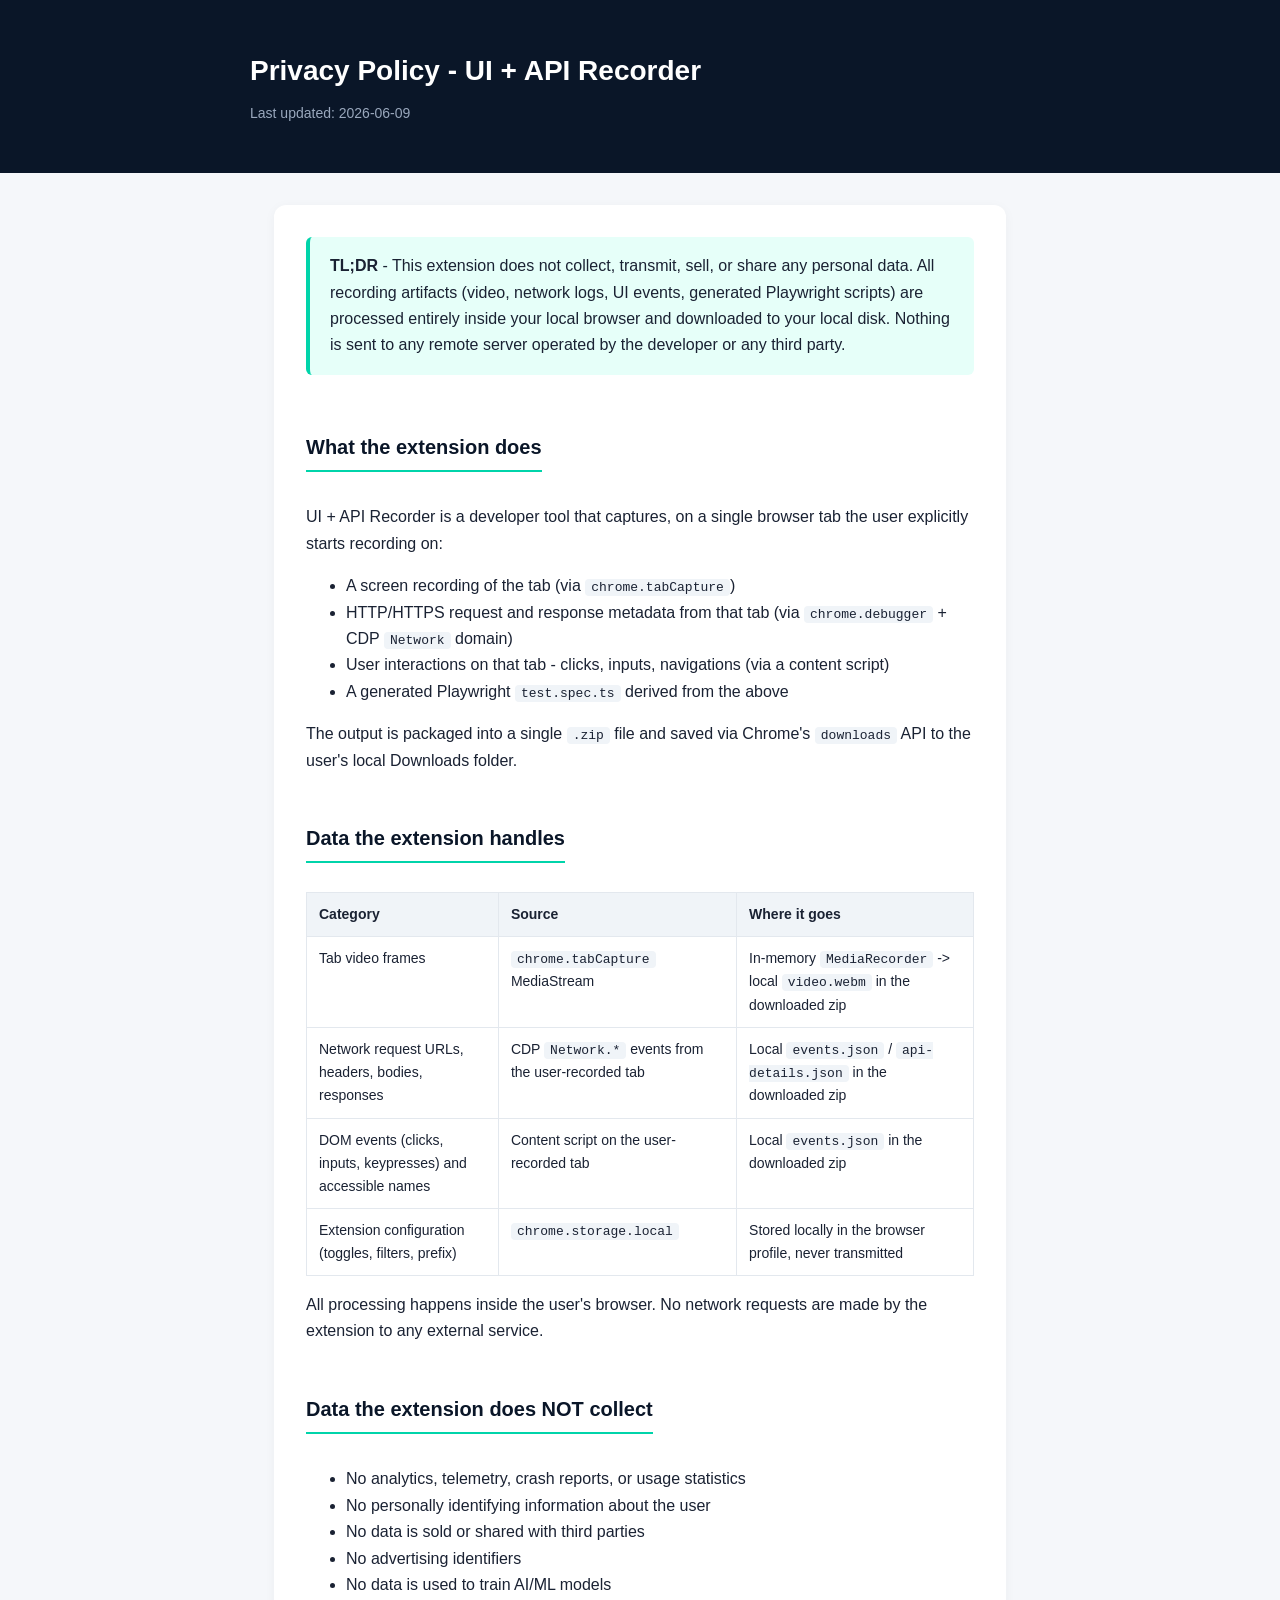
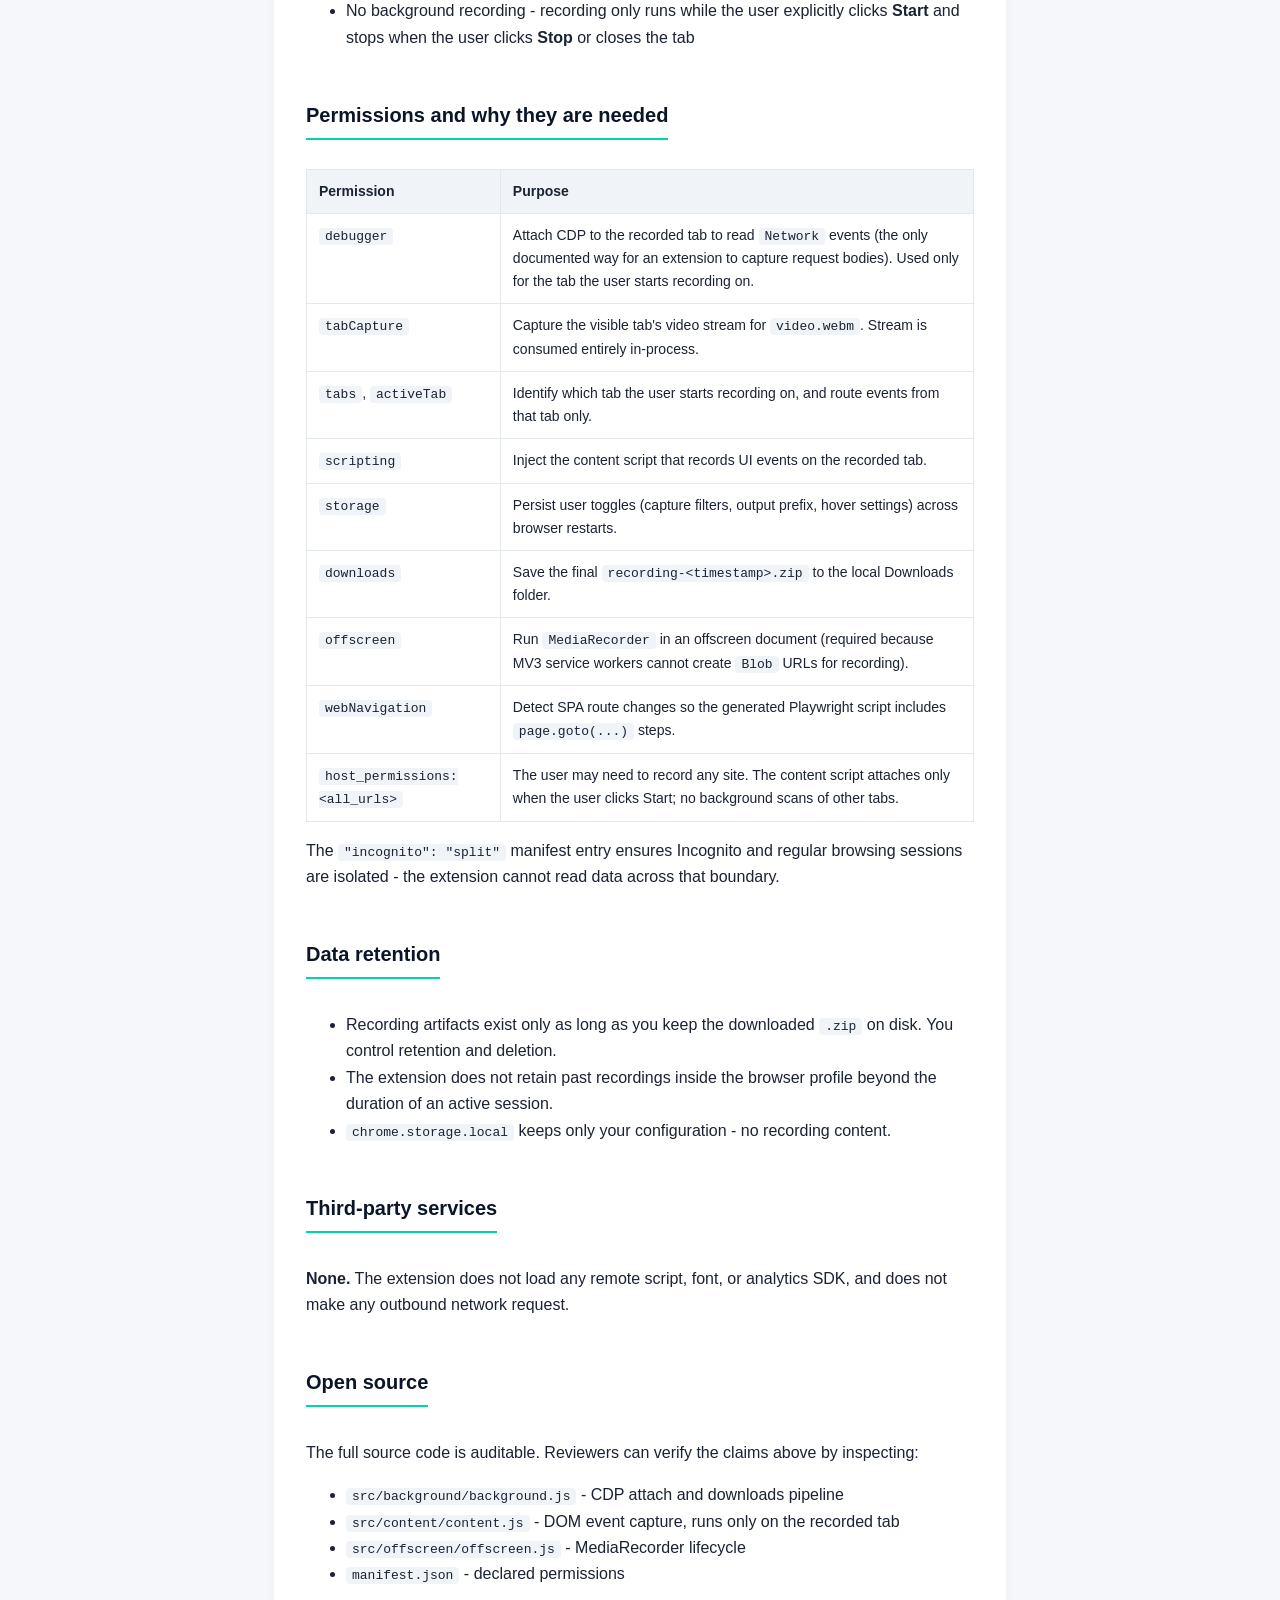
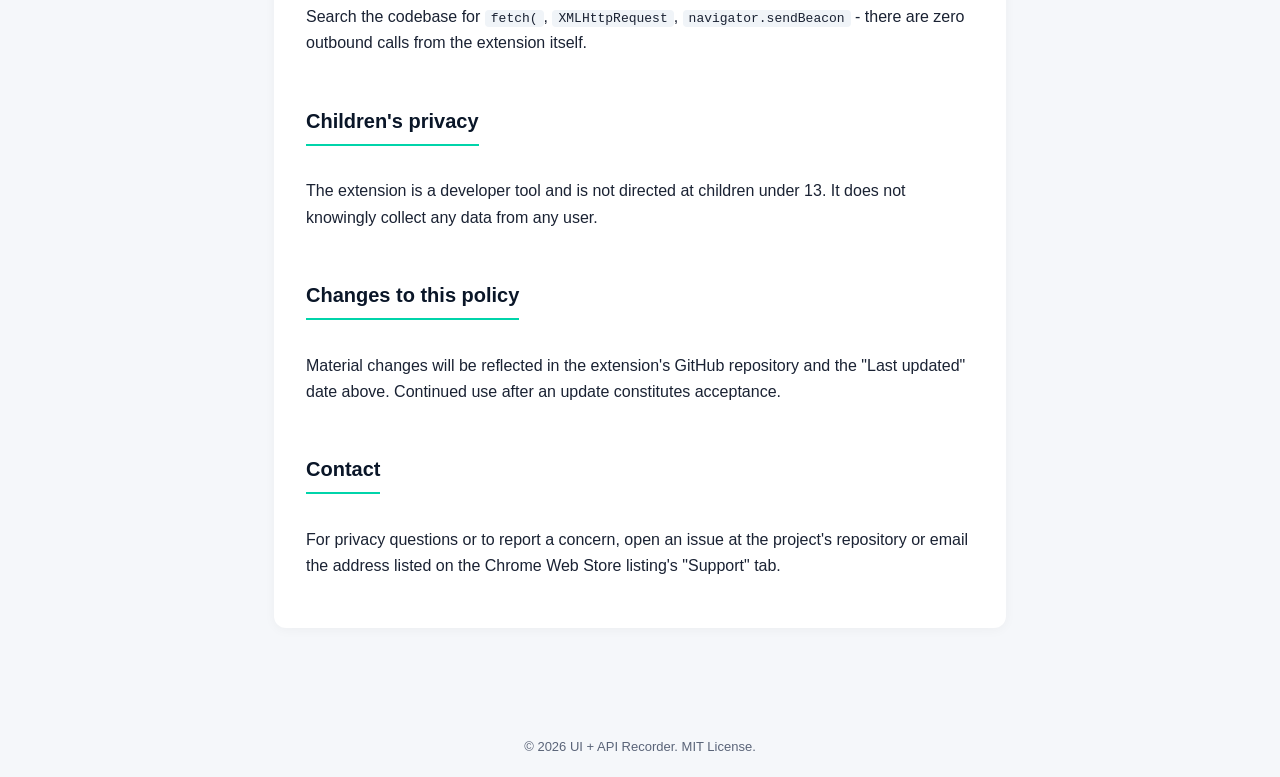
==== store-assets/index.html @ 152cf9bc "Initial public release v0.3.4" ====
<!doctype html>
<html lang="en">
<head>
<meta charset="utf-8">
<title>Privacy Policy - UI + API Recorder</title>
<meta name="viewport" content="width=device-width,initial-scale=1">
<meta name="robots" content="index,follow">
<style>
:root { --bg:#0a1628; --card:#fff; --text:#1a2233; --muted:#5a6478; --accent:#00d4aa; --border:#e3e8ee; }
* { box-sizing:border-box; }
body { margin:0; font-family:-apple-system,BlinkMacSystemFont,"Segoe UI",Roboto,"Helvetica Neue",Arial,"Noto Sans",sans-serif; background:#f5f7fa; color:var(--text); line-height:1.65; }
header { background:var(--bg); color:#fff; padding:48px 24px; }
header .inner { max-width:780px; margin:0 auto; }
header h1 { margin:0 0 8px; font-size:28px; }
header p { margin:0; color:#9aa8bd; font-size:14px; }
main { max-width:780px; margin:0 auto; padding:32px 24px 64px; }
.card { background:var(--card); border-radius:12px; padding:32px; box-shadow:0 2px 12px rgba(0,0,0,.04); margin-bottom:20px; }
h2 { color:var(--bg); margin-top:32px; font-size:20px; border-bottom:2px solid var(--accent); padding-bottom:6px; display:inline-block; }
h2:first-child { margin-top:0; }
h3 { color:var(--bg); font-size:16px; margin-top:24px; }
table { border-collapse:collapse; width:100%; margin:12px 0; font-size:14px; }
th, td { border:1px solid var(--border); padding:10px 12px; text-align:left; vertical-align:top; }
th { background:#f0f4f8; }
code { background:#f0f4f8; padding:1px 6px; border-radius:4px; font-size:13px; }
.tldr { background:#e6fff9; border-left:4px solid var(--accent); padding:16px 20px; border-radius:6px; margin-bottom:24px; }
footer { text-align:center; color:var(--muted); font-size:13px; padding:24px; }
</style>
</head>
<body>
<header>
  <div class="inner">
    <h1>Privacy Policy - UI + API Recorder</h1>
    <p>Last updated: 2026-06-09</p>
  </div>
</header>
<main>
<div class="card">

<div class="tldr">
<strong>TL;DR</strong> - This extension does not collect, transmit, sell, or share any personal data. All recording artifacts (video, network logs, UI events, generated Playwright scripts) are processed entirely inside your local browser and downloaded to your local disk. Nothing is sent to any remote server operated by the developer or any third party.
</div>

<h2>What the extension does</h2>
<p>UI + API Recorder is a developer tool that captures, on a single browser tab the user explicitly starts recording on:</p>
<ul>
  <li>A screen recording of the tab (via <code>chrome.tabCapture</code>)</li>
  <li>HTTP/HTTPS request and response metadata from that tab (via <code>chrome.debugger</code> + CDP <code>Network</code> domain)</li>
  <li>User interactions on that tab - clicks, inputs, navigations (via a content script)</li>
  <li>A generated Playwright <code>test.spec.ts</code> derived from the above</li>
</ul>
<p>The output is packaged into a single <code>.zip</code> file and saved via Chrome's <code>downloads</code> API to the user's local Downloads folder.</p>

<h2>Data the extension handles</h2>
<table>
<tr><th>Category</th><th>Source</th><th>Where it goes</th></tr>
<tr><td>Tab video frames</td><td><code>chrome.tabCapture</code> MediaStream</td><td>In-memory <code>MediaRecorder</code> -&gt; local <code>video.webm</code> in the downloaded zip</td></tr>
<tr><td>Network request URLs, headers, bodies, responses</td><td>CDP <code>Network.*</code> events from the user-recorded tab</td><td>Local <code>events.json</code> / <code>api-details.json</code> in the downloaded zip</td></tr>
<tr><td>DOM events (clicks, inputs, keypresses) and accessible names</td><td>Content script on the user-recorded tab</td><td>Local <code>events.json</code> in the downloaded zip</td></tr>
<tr><td>Extension configuration (toggles, filters, prefix)</td><td><code>chrome.storage.local</code></td><td>Stored locally in the browser profile, never transmitted</td></tr>
</table>
<p>All processing happens inside the user's browser. No network requests are made by the extension to any external service.</p>

<h2>Data the extension does NOT collect</h2>
<ul>
  <li>No analytics, telemetry, crash reports, or usage statistics</li>
  <li>No personally identifying information about the user</li>
  <li>No data is sold or shared with third parties</li>
  <li>No advertising identifiers</li>
  <li>No data is used to train AI/ML models</li>
  <li>No background recording - recording only runs while the user explicitly clicks <strong>Start</strong> and stops when the user clicks <strong>Stop</strong> or closes the tab</li>
</ul>

<h2>Permissions and why they are needed</h2>
<table>
<tr><th>Permission</th><th>Purpose</th></tr>
<tr><td><code>debugger</code></td><td>Attach CDP to the recorded tab to read <code>Network</code> events (the only documented way for an extension to capture request bodies). Used only for the tab the user starts recording on.</td></tr>
<tr><td><code>tabCapture</code></td><td>Capture the visible tab's video stream for <code>video.webm</code>. Stream is consumed entirely in-process.</td></tr>
<tr><td><code>tabs</code>, <code>activeTab</code></td><td>Identify which tab the user starts recording on, and route events from that tab only.</td></tr>
<tr><td><code>scripting</code></td><td>Inject the content script that records UI events on the recorded tab.</td></tr>
<tr><td><code>storage</code></td><td>Persist user toggles (capture filters, output prefix, hover settings) across browser restarts.</td></tr>
<tr><td><code>downloads</code></td><td>Save the final <code>recording-&lt;timestamp&gt;.zip</code> to the local Downloads folder.</td></tr>
<tr><td><code>offscreen</code></td><td>Run <code>MediaRecorder</code> in an offscreen document (required because MV3 service workers cannot create <code>Blob</code> URLs for recording).</td></tr>
<tr><td><code>webNavigation</code></td><td>Detect SPA route changes so the generated Playwright script includes <code>page.goto(...)</code> steps.</td></tr>
<tr><td><code>host_permissions: &lt;all_urls&gt;</code></td><td>The user may need to record any site. The content script attaches only when the user clicks Start; no background scans of other tabs.</td></tr>
</table>
<p>The <code>"incognito": "split"</code> manifest entry ensures Incognito and regular browsing sessions are isolated - the extension cannot read data across that boundary.</p>

<h2>Data retention</h2>
<ul>
  <li>Recording artifacts exist only as long as you keep the downloaded <code>.zip</code> on disk. You control retention and deletion.</li>
  <li>The extension does not retain past recordings inside the browser profile beyond the duration of an active session.</li>
  <li><code>chrome.storage.local</code> keeps only your configuration - no recording content.</li>
</ul>

<h2>Third-party services</h2>
<p><strong>None.</strong> The extension does not load any remote script, font, or analytics SDK, and does not make any outbound network request.</p>

<h2>Open source</h2>
<p>The full source code is auditable. Reviewers can verify the claims above by inspecting:</p>
<ul>
  <li><code>src/background/background.js</code> - CDP attach and downloads pipeline</li>
  <li><code>src/content/content.js</code> - DOM event capture, runs only on the recorded tab</li>
  <li><code>src/offscreen/offscreen.js</code> - MediaRecorder lifecycle</li>
  <li><code>manifest.json</code> - declared permissions</li>
</ul>
<p>Search the codebase for <code>fetch(</code>, <code>XMLHttpRequest</code>, <code>navigator.sendBeacon</code> - there are zero outbound calls from the extension itself.</p>

<h2>Children's privacy</h2>
<p>The extension is a developer tool and is not directed at children under 13. It does not knowingly collect any data from any user.</p>

<h2>Changes to this policy</h2>
<p>Material changes will be reflected in the extension's GitHub repository and the "Last updated" date above. Continued use after an update constitutes acceptance.</p>

<h2>Contact</h2>
<p>For privacy questions or to report a concern, open an issue at the project's repository or email the address listed on the Chrome Web Store listing's "Support" tab.</p>

</div>
</main>
<footer>
  &copy; 2026 UI + API Recorder. MIT License.
</footer>
</body>
</html>
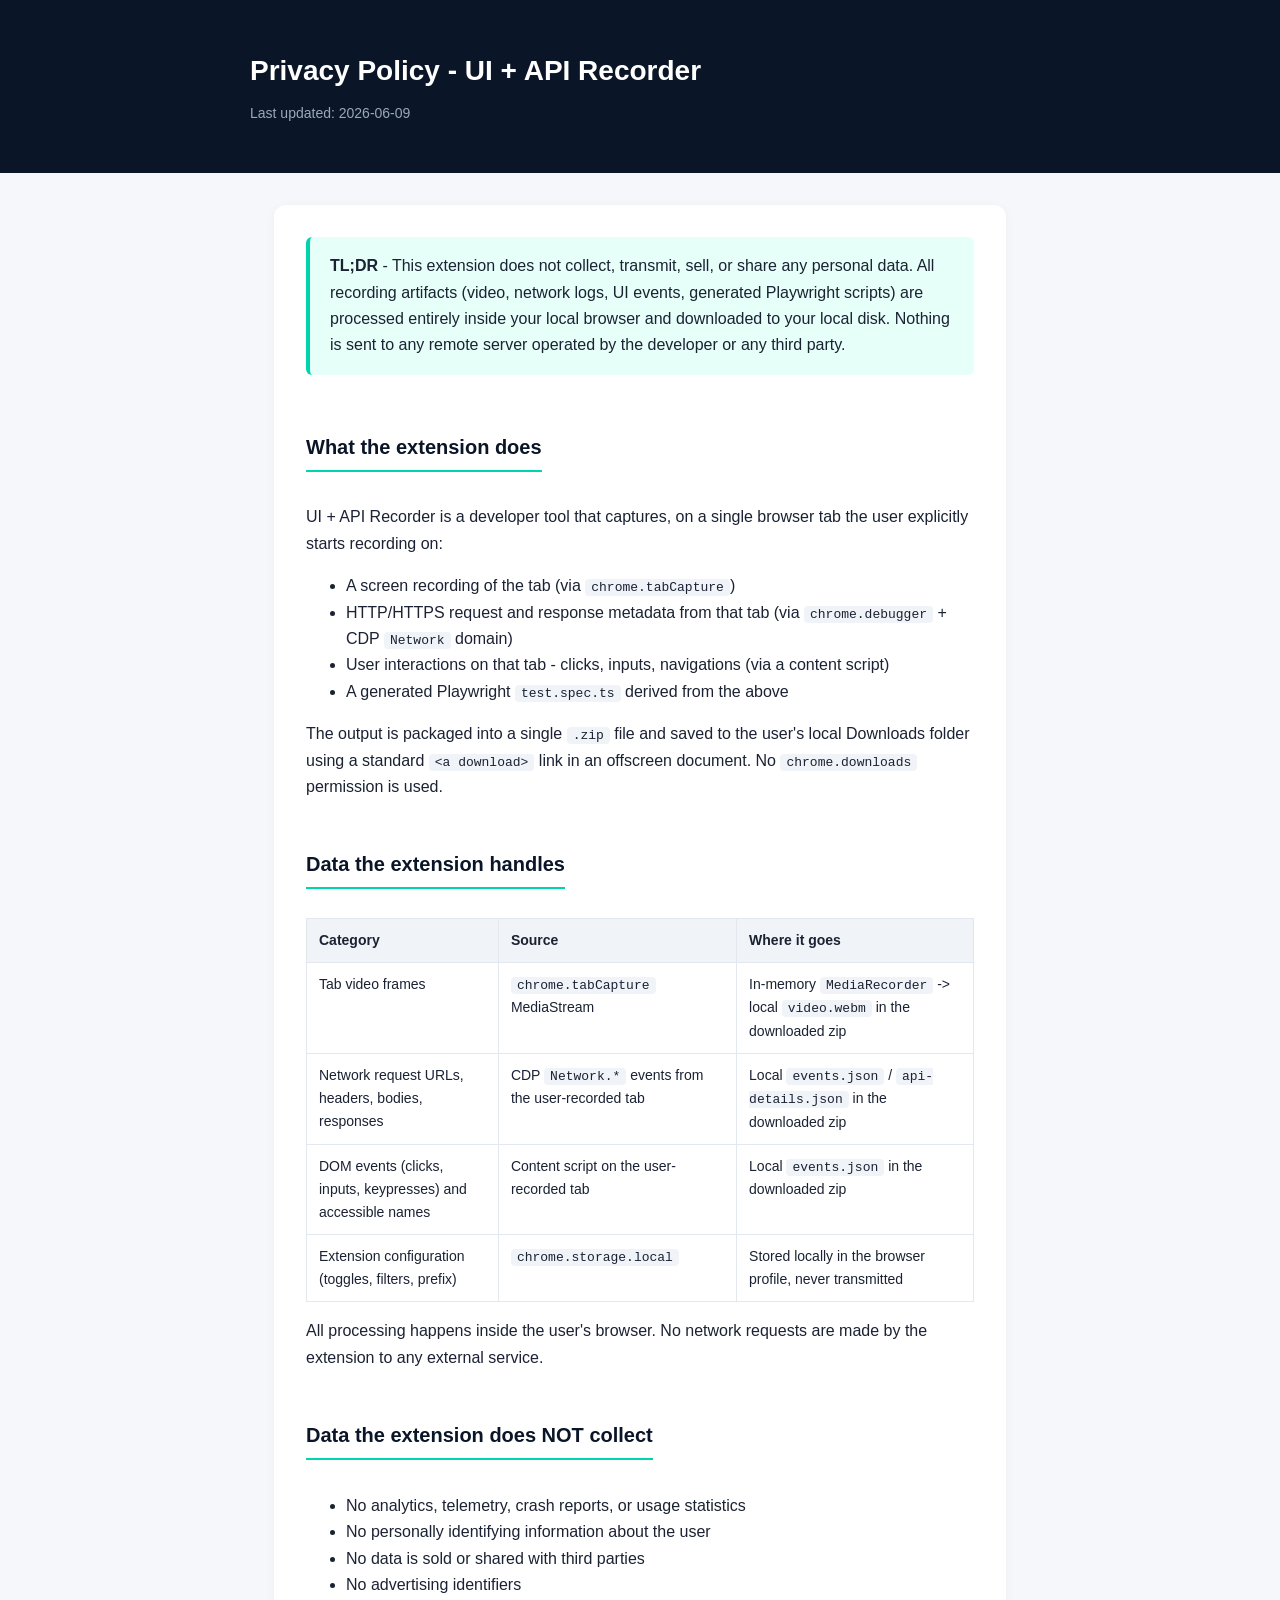
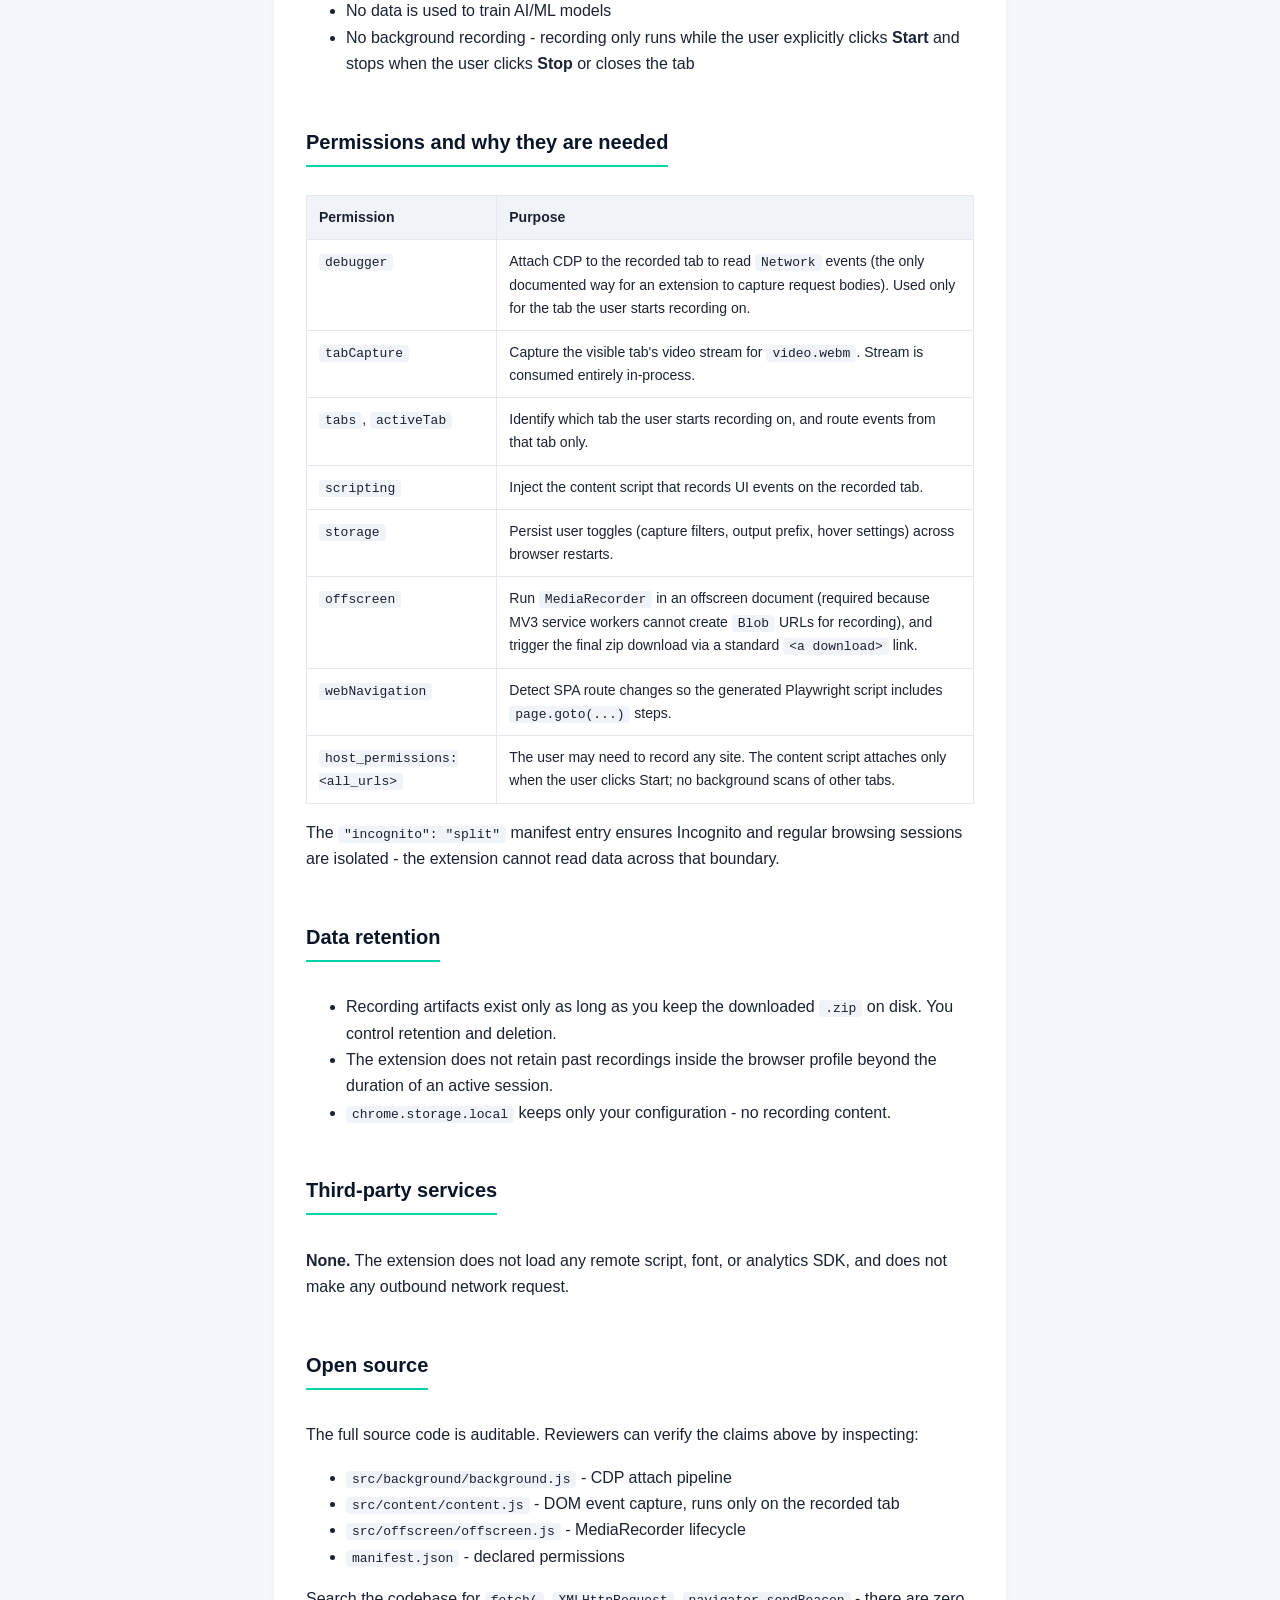
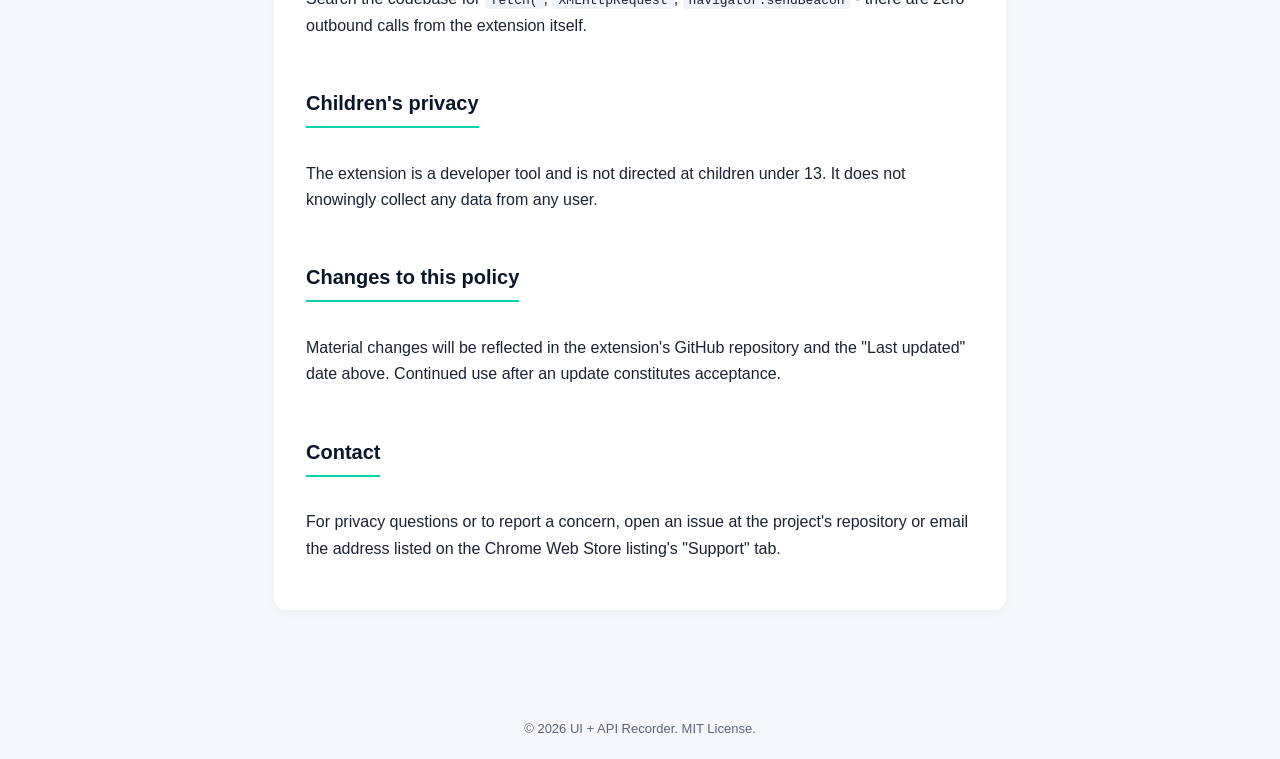
==== commit 1f41da2f: "v0.3.5: remove unused downloads permission, sync privacy docs" ====
--- a/store-assets/index.html
+++ b/store-assets/index.html
@@ -48,7 +48,7 @@
   <li>User interactions on that tab - clicks, inputs, navigations (via a content script)</li>
   <li>A generated Playwright <code>test.spec.ts</code> derived from the above</li>
 </ul>
-<p>The output is packaged into a single <code>.zip</code> file and saved via Chrome's <code>downloads</code> API to the user's local Downloads folder.</p>
+<p>The output is packaged into a single <code>.zip</code> file and saved to the user's local Downloads folder using a standard <code>&lt;a download&gt;</code> link in an offscreen document. No <code>chrome.downloads</code> permission is used.</p>
 
 <h2>Data the extension handles</h2>
 <table>
@@ -78,8 +78,7 @@
 <tr><td><code>tabs</code>, <code>activeTab</code></td><td>Identify which tab the user starts recording on, and route events from that tab only.</td></tr>
 <tr><td><code>scripting</code></td><td>Inject the content script that records UI events on the recorded tab.</td></tr>
 <tr><td><code>storage</code></td><td>Persist user toggles (capture filters, output prefix, hover settings) across browser restarts.</td></tr>
-<tr><td><code>downloads</code></td><td>Save the final <code>recording-&lt;timestamp&gt;.zip</code> to the local Downloads folder.</td></tr>
-<tr><td><code>offscreen</code></td><td>Run <code>MediaRecorder</code> in an offscreen document (required because MV3 service workers cannot create <code>Blob</code> URLs for recording).</td></tr>
+<tr><td><code>offscreen</code></td><td>Run <code>MediaRecorder</code> in an offscreen document (required because MV3 service workers cannot create <code>Blob</code> URLs for recording), and trigger the final zip download via a standard <code>&lt;a download&gt;</code> link.</td></tr>
 <tr><td><code>webNavigation</code></td><td>Detect SPA route changes so the generated Playwright script includes <code>page.goto(...)</code> steps.</td></tr>
 <tr><td><code>host_permissions: &lt;all_urls&gt;</code></td><td>The user may need to record any site. The content script attaches only when the user clicks Start; no background scans of other tabs.</td></tr>
 </table>
@@ -98,7 +97,7 @@
 <h2>Open source</h2>
 <p>The full source code is auditable. Reviewers can verify the claims above by inspecting:</p>
 <ul>
-  <li><code>src/background/background.js</code> - CDP attach and downloads pipeline</li>
+  <li><code>src/background/background.js</code> - CDP attach pipeline</li>
   <li><code>src/content/content.js</code> - DOM event capture, runs only on the recorded tab</li>
   <li><code>src/offscreen/offscreen.js</code> - MediaRecorder lifecycle</li>
   <li><code>manifest.json</code> - declared permissions</li>
